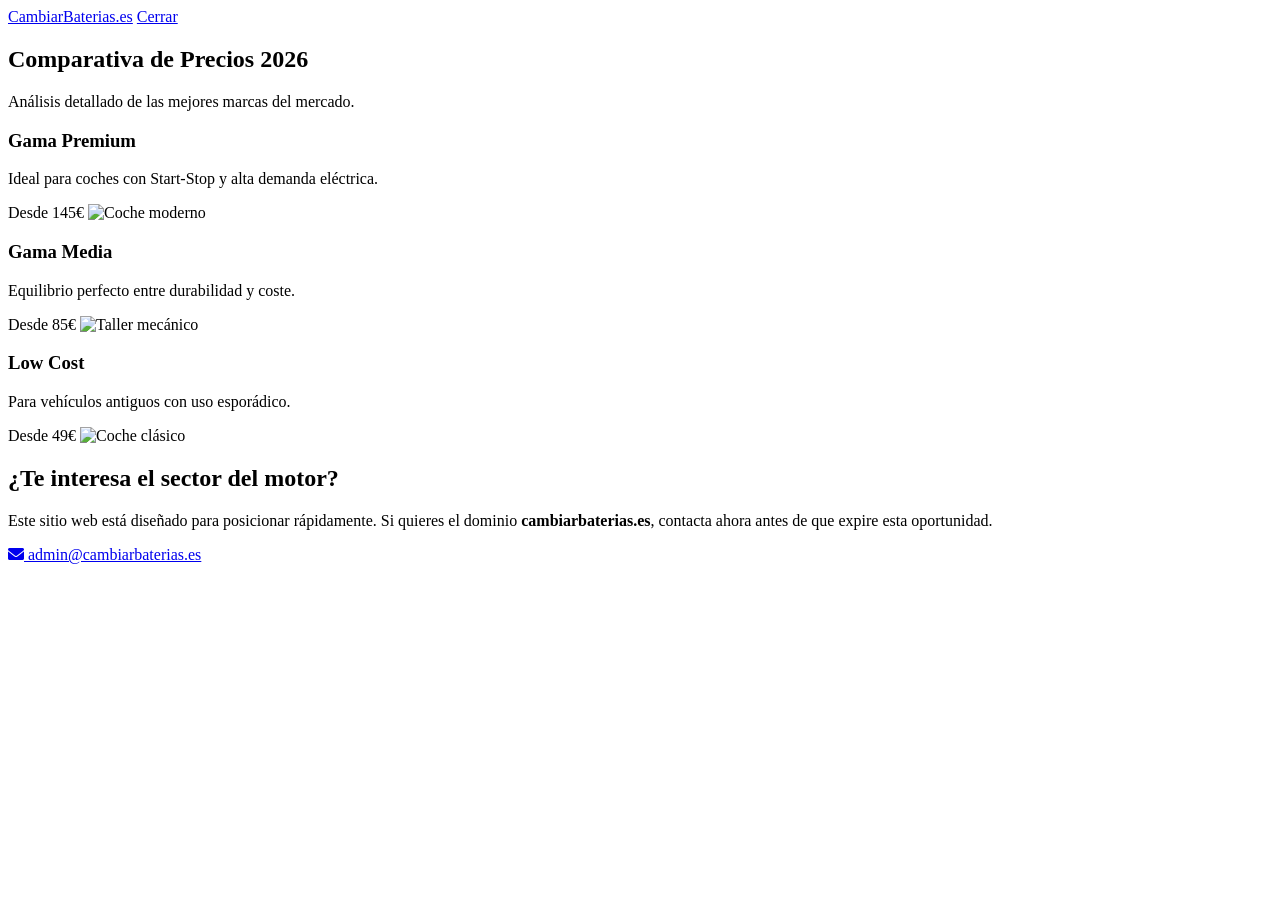
==== precios.html @ ff859d76 "Update and rename tipos.html to precios.html" ====
<!DOCTYPE html>
<html lang="es">
<head>
    <meta charset="UTF-8">
    <meta name="viewport" content="width=device-width, initial-scale=1.0">
    <title>Precios y Marcas 2026 - CambiarBaterias.es</title>
    <script src="https://cdn.tailwindcss.com"></script>
    <link rel="stylesheet" href="https://cdnjs.cloudflare.com/ajax/libs/font-awesome/6.0.0/css/all.min.css">
</head>
<body class="bg-gray-100 text-gray-800">

    <nav class="bg-slate-900 p-5 text-white">
        <div class="container mx-auto flex justify-between items-center">
            <a href="index.html" class="text-xl font-bold">CambiarBaterias.es</a>
            <a href="index.html" class="hover:text-yellow-400 font-bold uppercase text-xs tracking-tighter">Cerrar</a>
        </div>
    </nav>

    <section class="container mx-auto py-16 px-6">
        <div class="text-center mb-16">
            <h1 class="text-4xl font-bold mb-4 text-slate-900 uppercase tracking-tight">Comparativa de Precios 2026</h1>
            <p class="text-slate-600">Análisis detallado de las mejores marcas del mercado.</p>
        </div>

        <div class="grid md:grid-cols-3 gap-8 mb-16">
            <div class="bg-white p-8 rounded-2xl shadow-sm hover:shadow-xl transition border-t-4 border-blue-500">
                <h3 class="text-2xl font-black mb-4 uppercase">Gama Premium</h3>
                <p class="text-slate-500 mb-6">Ideal para coches con Start-Stop y alta demanda eléctrica.</p>
                <span class="text-4xl font-bold text-slate-900">Desde 145€</span>
                <img src="https://images.unsplash.com/photo-1597766333691-b15ddee62634?auto=format&fit=crop&q=80&w=400" 
                     alt="Coche moderno" class="mt-6 rounded-lg grayscale opacity-50">
            </div>

            <div class="bg-white p-8 rounded-2xl shadow-sm hover:shadow-xl transition border-t-4 border-yellow-500">
                <h3 class="text-2xl font-black mb-4 uppercase">Gama Media</h3>
                <p class="text-slate-500 mb-6">Equilibrio perfecto entre durabilidad y coste.</p>
                <span class="text-4xl font-bold text-slate-900">Desde 85€</span>
                <img src="https://images.unsplash.com/photo-1562141989-c5c79ac8f576?auto=format&fit=crop&q=80&w=400" 
                     alt="Taller mecánico" class="mt-6 rounded-lg grayscale opacity-50">
            </div>

            <div class="bg-white p-8 rounded-2xl shadow-sm hover:shadow-xl transition border-t-4 border-gray-500">
                <h3 class="text-2xl font-black mb-4 uppercase">Low Cost</h3>
                <p class="text-slate-500 mb-6">Para vehículos antiguos con uso esporádico.</p>
                <span class="text-4xl font-bold text-slate-900">Desde 49€</span>
                <img src="https://images.unsplash.com/photo-1507136566006-cfc505b114fc?auto=format&fit=crop&q=80&w=400" 
                     alt="Coche clásico" class="mt-6 rounded-lg grayscale opacity-50">
            </div>
        </div>

        <div class="bg-white rounded-3xl p-10 shadow-lg text-center border border-slate-200">
            <h2 class="text-2xl font-bold mb-4">¿Te interesa el sector del motor?</h2>
            <p class="text-slate-600 mb-8 max-w-lg mx-auto">Este sitio web está diseñado para posicionar rápidamente. Si quieres el dominio <strong>cambiarbaterias.es</strong>, contacta ahora antes de que expire esta oportunidad.</p>
            <a href="mailto:admin@cambiarbaterias.es" class="inline-block bg-slate-900 text-white font-black py-4 px-12 rounded-full hover:bg-blue-700 transition">
                <i class="fas fa-envelope mr-2"></i> admin@cambiarbaterias.es
            </a>
        </div>
    </section>

</body>
</html>
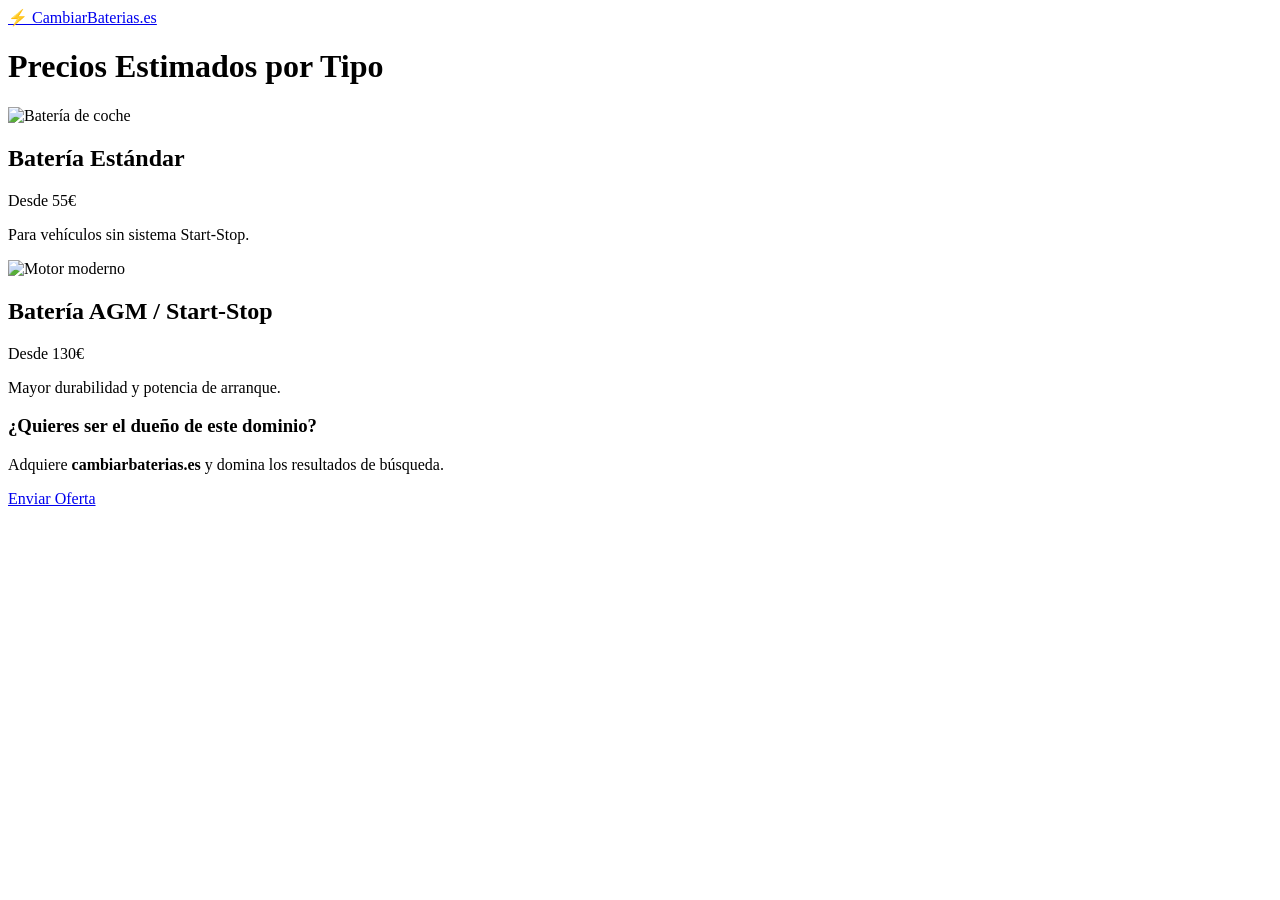
==== commit 300651b9: "Update precios.html" ====
--- a/precios.html
+++ b/precios.html
@@ -3,59 +3,41 @@
 <head>
     <meta charset="UTF-8">
     <meta name="viewport" content="width=device-width, initial-scale=1.0">
-    <title>Precios y Marcas 2026 - CambiarBaterias.es</title>
+    <title>Precios Baterías de Coche 2026</title>
     <script src="https://cdn.tailwindcss.com"></script>
-    <link rel="stylesheet" href="https://cdnjs.cloudflare.com/ajax/libs/font-awesome/6.0.0/css/all.min.css">
 </head>
-<body class="bg-gray-100 text-gray-800">
+<body class="bg-gray-100 text-gray-900">
 
-    <nav class="bg-slate-900 p-5 text-white">
-        <div class="container mx-auto flex justify-between items-center">
-            <a href="index.html" class="text-xl font-bold">CambiarBaterias.es</a>
-            <a href="index.html" class="hover:text-yellow-400 font-bold uppercase text-xs tracking-tighter">Cerrar</a>
+    <nav class="bg-blue-800 p-5 text-white">
+        <div class="container mx-auto">
+            <a href="index.html" class="font-bold">⚡ CambiarBaterias.es</a>
         </div>
     </nav>
 
-    <section class="container mx-auto py-16 px-6">
-        <div class="text-center mb-16">
-            <h1 class="text-4xl font-bold mb-4 text-slate-900 uppercase tracking-tight">Comparativa de Precios 2026</h1>
-            <p class="text-slate-600">Análisis detallado de las mejores marcas del mercado.</p>
-        </div>
-
-        <div class="grid md:grid-cols-3 gap-8 mb-16">
-            <div class="bg-white p-8 rounded-2xl shadow-sm hover:shadow-xl transition border-t-4 border-blue-500">
-                <h3 class="text-2xl font-black mb-4 uppercase">Gama Premium</h3>
-                <p class="text-slate-500 mb-6">Ideal para coches con Start-Stop y alta demanda eléctrica.</p>
-                <span class="text-4xl font-bold text-slate-900">Desde 145€</span>
-                <img src="https://images.unsplash.com/photo-1597766333691-b15ddee62634?auto=format&fit=crop&q=80&w=400" 
-                     alt="Coche moderno" class="mt-6 rounded-lg grayscale opacity-50">
+    <main class="container mx-auto py-12 px-6">
+        <h1 class="text-4xl font-bold text-center mb-12">Precios Estimados por Tipo</h1>
+        
+        <div class="grid md:grid-cols-2 gap-8 max-w-4xl mx-auto">
+            <div class="bg-white p-6 rounded-xl shadow border-l-8 border-green-500">
+                <img src="http://googleusercontent.com/image_collection/image_retrieval/9299518328290824098_0" alt="Batería de coche" class="w-full h-40 object-cover rounded mb-4">
+                <h2 class="text-xl font-bold uppercase">Batería Estándar</h2>
+                <p class="text-2xl font-black text-blue-700">Desde 55€</p>
+                <p class="text-sm text-gray-500 mt-2">Para vehículos sin sistema Start-Stop.</p>
             </div>
-
-            <div class="bg-white p-8 rounded-2xl shadow-sm hover:shadow-xl transition border-t-4 border-yellow-500">
-                <h3 class="text-2xl font-black mb-4 uppercase">Gama Media</h3>
-                <p class="text-slate-500 mb-6">Equilibrio perfecto entre durabilidad y coste.</p>
-                <span class="text-4xl font-bold text-slate-900">Desde 85€</span>
-                <img src="https://images.unsplash.com/photo-1562141989-c5c79ac8f576?auto=format&fit=crop&q=80&w=400" 
-                     alt="Taller mecánico" class="mt-6 rounded-lg grayscale opacity-50">
-            </div>
-
-            <div class="bg-white p-8 rounded-2xl shadow-sm hover:shadow-xl transition border-t-4 border-gray-500">
-                <h3 class="text-2xl font-black mb-4 uppercase">Low Cost</h3>
-                <p class="text-slate-500 mb-6">Para vehículos antiguos con uso esporádico.</p>
-                <span class="text-4xl font-bold text-slate-900">Desde 49€</span>
-                <img src="https://images.unsplash.com/photo-1507136566006-cfc505b114fc?auto=format&fit=crop&q=80&w=400" 
-                     alt="Coche clásico" class="mt-6 rounded-lg grayscale opacity-50">
+            
+            <div class="bg-white p-6 rounded-xl shadow border-l-8 border-red-500">
+                <img src="http://googleusercontent.com/image_collection/image_retrieval/16808505960759545723_3" alt="Motor moderno" class="w-full h-40 object-cover rounded mb-4">
+                <h2 class="text-xl font-bold uppercase">Batería AGM / Start-Stop</h2>
+                <p class="text-2xl font-black text-blue-700">Desde 130€</p>
+                <p class="text-sm text-gray-500 mt-2">Mayor durabilidad y potencia de arranque.</p>
             </div>
         </div>
 
-        <div class="bg-white rounded-3xl p-10 shadow-lg text-center border border-slate-200">
-            <h2 class="text-2xl font-bold mb-4">¿Te interesa el sector del motor?</h2>
-            <p class="text-slate-600 mb-8 max-w-lg mx-auto">Este sitio web está diseñado para posicionar rápidamente. Si quieres el dominio <strong>cambiarbaterias.es</strong>, contacta ahora antes de que expire esta oportunidad.</p>
-            <a href="mailto:admin@cambiarbaterias.es" class="inline-block bg-slate-900 text-white font-black py-4 px-12 rounded-full hover:bg-blue-700 transition">
-                <i class="fas fa-envelope mr-2"></i> admin@cambiarbaterias.es
-            </a>
+        <div class="mt-16 text-center bg-white p-10 rounded-2xl shadow-xl max-w-2xl mx-auto border-2 border-yellow-400">
+            <h3 class="text-2xl font-bold mb-4">¿Quieres ser el dueño de este dominio?</h3>
+            <p class="mb-6">Adquiere <strong>cambiarbaterias.es</strong> y domina los resultados de búsqueda.</p>
+            <a href="mailto:admin@cambiarbaterias.es" class="bg-blue-800 text-white px-10 py-4 rounded-full font-bold hover:bg-blue-700">Enviar Oferta</a>
         </div>
-    </section>
-
+    </main>
 </body>
 </html>
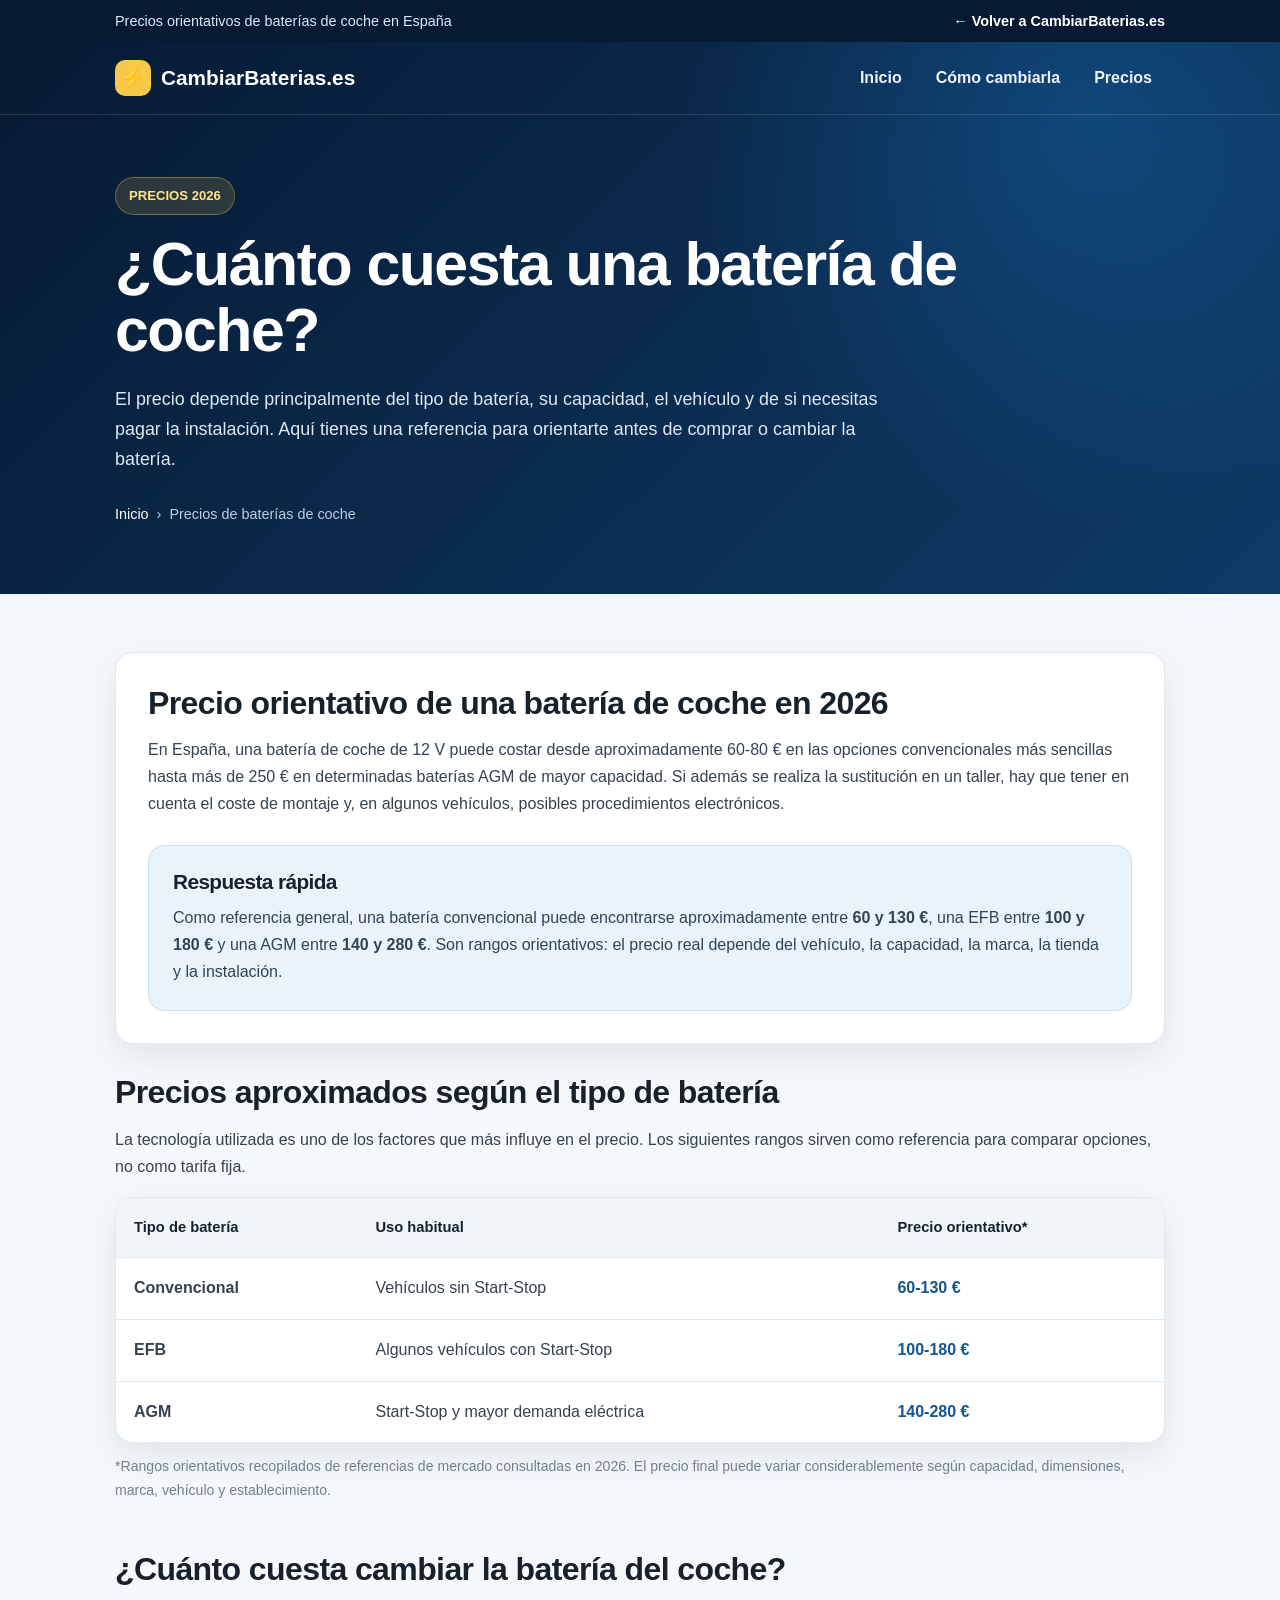
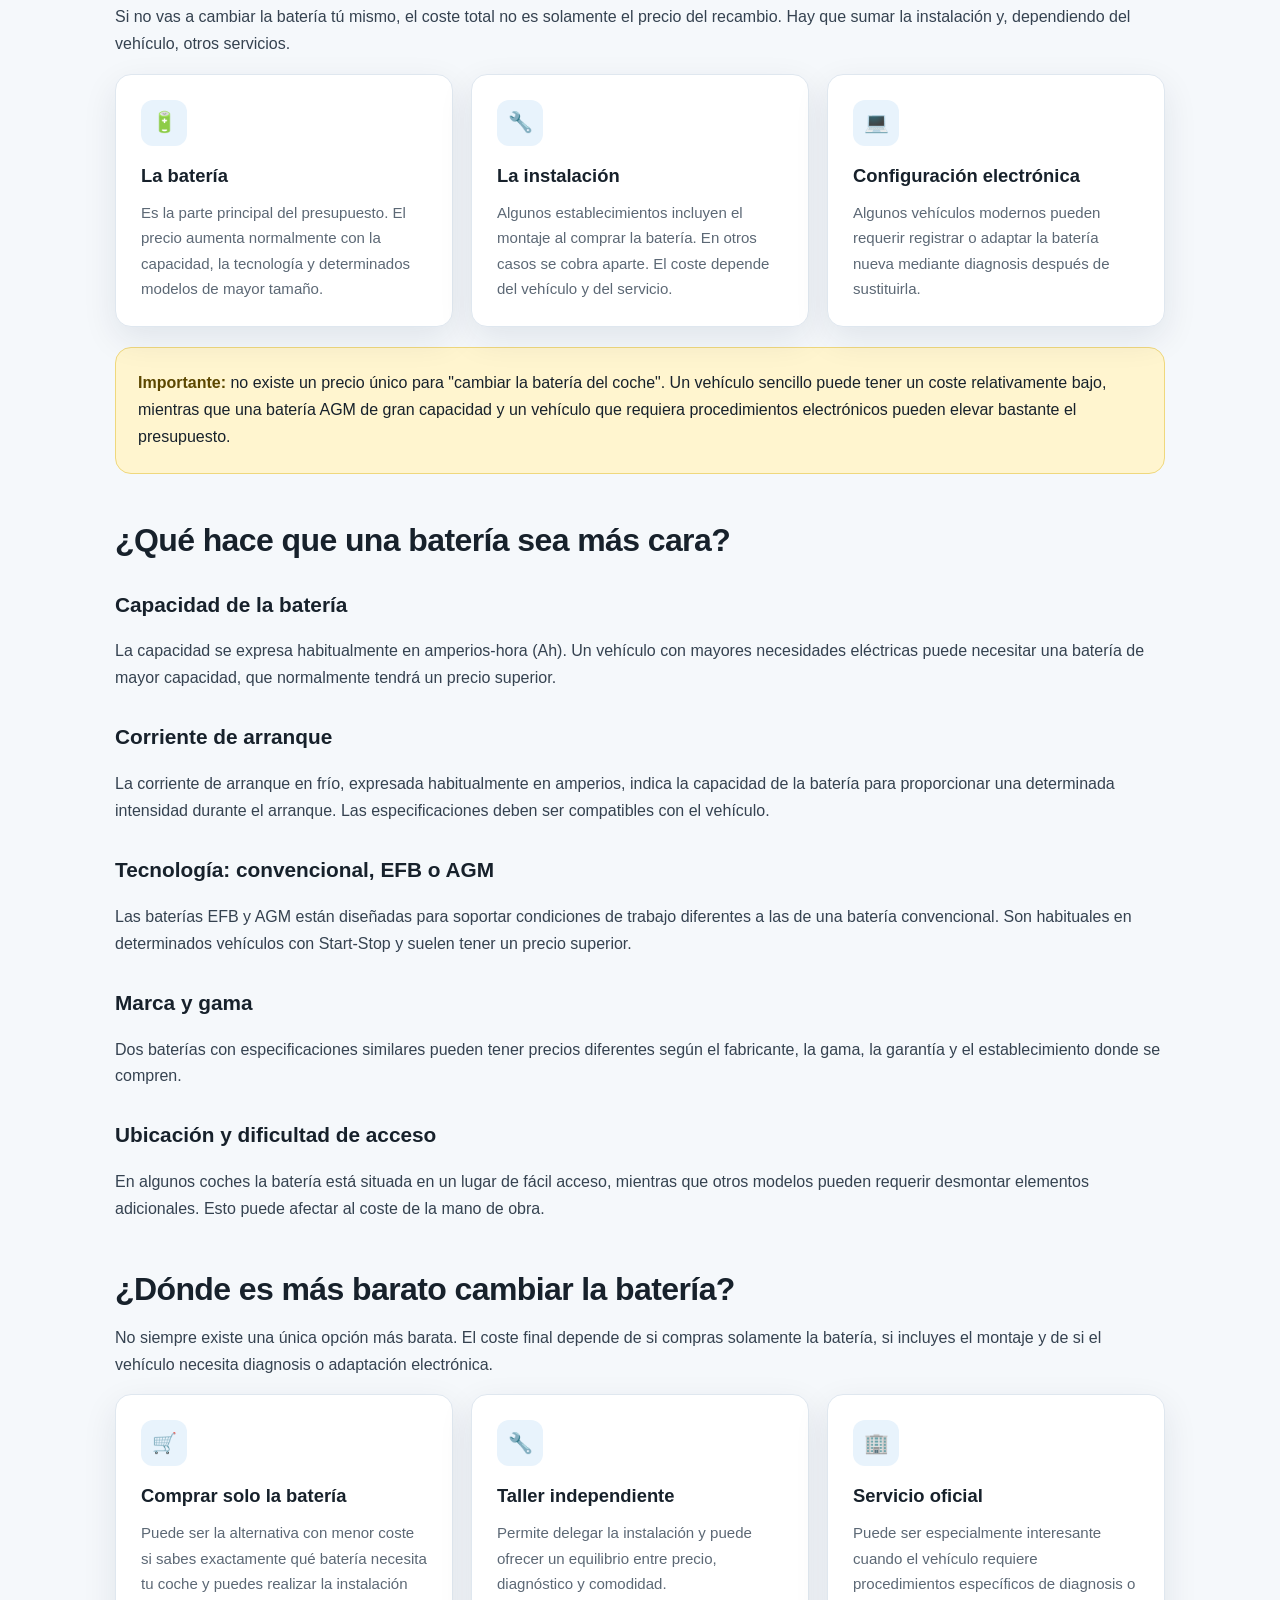
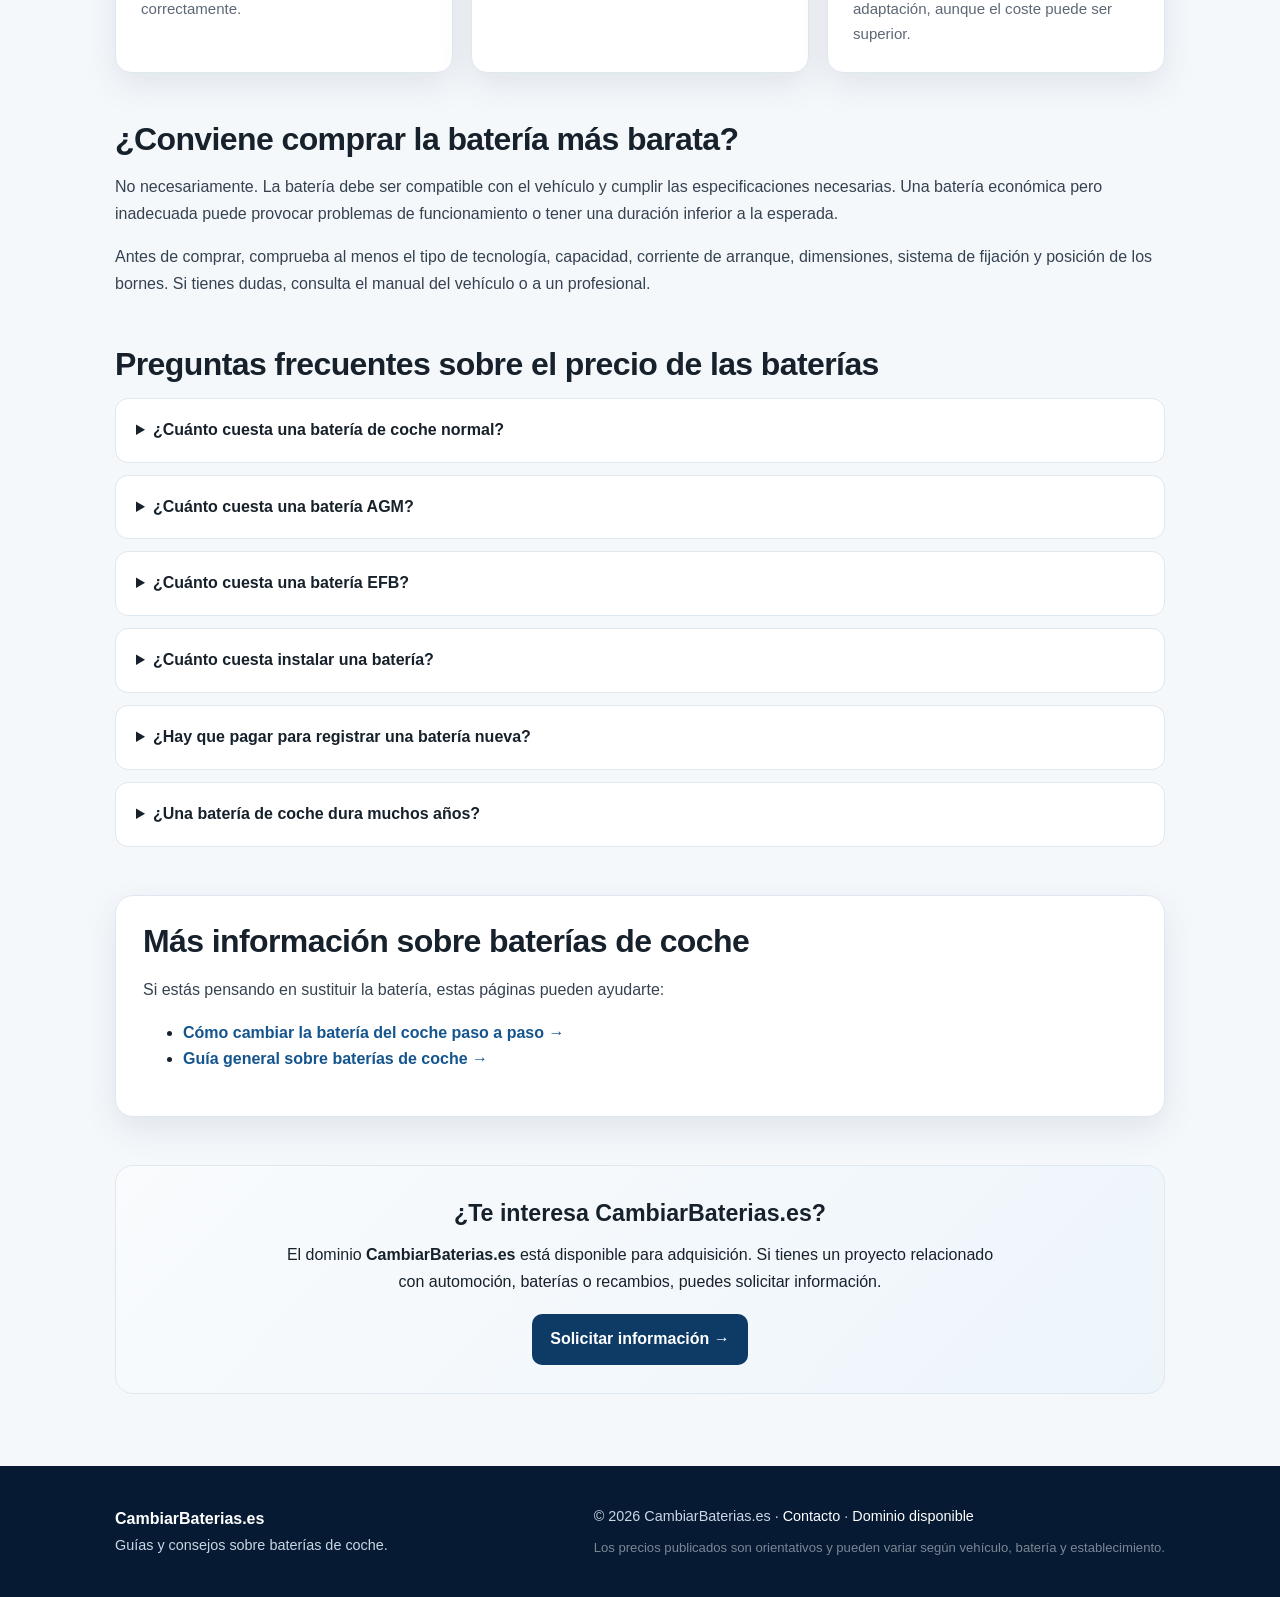
==== commit b7b85764: "Rename precios_nuevo.html to precios.html" ====
--- a/precios.html
+++ b/precios.html
@@ -1,43 +1,863 @@
-<!DOCTYPE html>
-<html lang="es">
-<head>
-    <meta charset="UTF-8">
-    <meta name="viewport" content="width=device-width, initial-scale=1.0">
-    <title>Precios Baterías de Coche 2026</title>
-    <script src="https://cdn.tailwindcss.com"></script>
-</head>
-<body class="bg-gray-100 text-gray-900">
-
-    <nav class="bg-blue-800 p-5 text-white">
-        <div class="container mx-auto">
-            <a href="index.html" class="font-bold">⚡ CambiarBaterias.es</a>
-        </div>
-    </nav>
-
-    <main class="container mx-auto py-12 px-6">
-        <h1 class="text-4xl font-bold text-center mb-12">Precios Estimados por Tipo</h1>
-        
-        <div class="grid md:grid-cols-2 gap-8 max-w-4xl mx-auto">
-            <div class="bg-white p-6 rounded-xl shadow border-l-8 border-green-500">
-                <img src="http://googleusercontent.com/image_collection/image_retrieval/9299518328290824098_0" alt="Batería de coche" class="w-full h-40 object-cover rounded mb-4">
-                <h2 class="text-xl font-bold uppercase">Batería Estándar</h2>
-                <p class="text-2xl font-black text-blue-700">Desde 55€</p>
-                <p class="text-sm text-gray-500 mt-2">Para vehículos sin sistema Start-Stop.</p>
-            </div>
-            
-            <div class="bg-white p-6 rounded-xl shadow border-l-8 border-red-500">
-                <img src="http://googleusercontent.com/image_collection/image_retrieval/16808505960759545723_3" alt="Motor moderno" class="w-full h-40 object-cover rounded mb-4">
-                <h2 class="text-xl font-bold uppercase">Batería AGM / Start-Stop</h2>
-                <p class="text-2xl font-black text-blue-700">Desde 130€</p>
-                <p class="text-sm text-gray-500 mt-2">Mayor durabilidad y potencia de arranque.</p>
-            </div>
-        </div>
-
-        <div class="mt-16 text-center bg-white p-10 rounded-2xl shadow-xl max-w-2xl mx-auto border-2 border-yellow-400">
-            <h3 class="text-2xl font-bold mb-4">¿Quieres ser el dueño de este dominio?</h3>
-            <p class="mb-6">Adquiere <strong>cambiarbaterias.es</strong> y domina los resultados de búsqueda.</p>
-            <a href="mailto:admin@cambiarbaterias.es" class="bg-blue-800 text-white px-10 py-4 rounded-full font-bold hover:bg-blue-700">Enviar Oferta</a>
-        </div>
-    </main>
-</body>
-</html>
+<!DOCTYPE html>
+<html lang="es">
+<head>
+    <meta charset="UTF-8">
+    <meta name="viewport" content="width=device-width, initial-scale=1.0">
+
+    <title>Precio de una batería de coche en 2026 | Cuánto cuesta cambiarla</title>
+    <meta name="description" content="¿Cuánto cuesta una batería de coche? Consulta precios orientativos en España para baterías convencionales, EFB y AGM, además del coste de instalación y los factores que influyen en el precio.">
+    <meta name="robots" content="index, follow">
+    <link rel="canonical" href="https://cambiarbaterias.es/precios.html">
+    <link rel="icon" href="cambiarbaterias_favicon.png" type="image/png">
+
+    <meta property="og:title" content="Precio de una batería de coche en 2026">
+    <meta property="og:description" content="Precios orientativos de baterías convencionales, EFB y AGM y coste de cambiar la batería del coche.">
+    <meta property="og:type" content="article">
+    <meta property="og:url" content="https://cambiarbaterias.es/precios.html">
+    <meta property="og:site_name" content="CambiarBaterias.es">
+
+    <!-- Google Analytics -->
+    <script async src="https://www.googletagmanager.com/gtag/js?id=G-WTD85PB014"></script>
+    <script>
+        window.dataLayer = window.dataLayer || [];
+        function gtag(){dataLayer.push(arguments);}
+        gtag('js', new Date());
+        gtag('config', 'G-WTD85PB014');
+    </script>
+
+    <!-- Structured data -->
+    <script type="application/ld+json">
+    {
+      "@context": "https://schema.org",
+      "@type": "Article",
+      "headline": "Precio de una batería de coche en 2026: cuánto cuesta cambiarla",
+      "description": "Guía orientativa sobre el precio de baterías de coche y el coste de su sustitución en España.",
+      "mainEntityOfPage": {
+        "@type": "WebPage",
+        "@id": "https://cambiarbaterias.es/precios.html"
+      },
+      "publisher": {
+        "@type": "Organization",
+        "name": "CambiarBaterias.es"
+      }
+    }
+    </script>
+
+    <style>
+        :root {
+            --blue-950: #071a33;
+            --blue-900: #0b2a4a;
+            --blue-800: #0e3a66;
+            --blue-700: #14558f;
+            --blue-600: #1976c5;
+            --blue-100: #e8f3fc;
+            --yellow: #f7c948;
+            --yellow-light: #fff5cf;
+            --green: #176b4a;
+            --text: #17212b;
+            --muted: #5c6875;
+            --bg: #f5f8fb;
+            --white: #ffffff;
+            --border: #dfe7ef;
+            --shadow: 0 12px 35px rgba(8, 36, 64, .09);
+            --radius: 18px;
+        }
+
+        * { box-sizing: border-box; }
+
+        html { scroll-behavior: smooth; }
+
+        body {
+            margin: 0;
+            font-family: Arial, Helvetica, sans-serif;
+            color: var(--text);
+            background: var(--bg);
+            line-height: 1.68;
+        }
+
+        a { color: inherit; }
+
+        .container {
+            width: min(1050px, calc(100% - 40px));
+            margin: 0 auto;
+        }
+
+        .topbar {
+            background: var(--blue-950);
+            color: #dbe9f5;
+            font-size: .9rem;
+            padding: 9px 0;
+        }
+
+        .topbar .container {
+            display: flex;
+            justify-content: space-between;
+            gap: 20px;
+            align-items: center;
+        }
+
+        .topbar a {
+            color: white;
+            text-decoration: none;
+            font-weight: 700;
+        }
+
+        header {
+            background:
+                radial-gradient(circle at 85% 15%, rgba(25,118,197,.35), transparent 34%),
+                linear-gradient(135deg, var(--blue-950), var(--blue-800));
+            color: white;
+        }
+
+        nav {
+            border-bottom: 1px solid rgba(255,255,255,.12);
+        }
+
+        .nav-inner {
+            min-height: 72px;
+            display: flex;
+            align-items: center;
+            justify-content: space-between;
+            gap: 30px;
+        }
+
+        .brand {
+            display: inline-flex;
+            align-items: center;
+            gap: 10px;
+            text-decoration: none;
+            font-weight: 900;
+            font-size: 1.3rem;
+        }
+
+        .brand-icon {
+            width: 36px;
+            height: 36px;
+            border-radius: 10px;
+            display: grid;
+            place-items: center;
+            background: var(--yellow);
+            color: var(--blue-950);
+            font-weight: 900;
+        }
+
+        .nav-links {
+            display: flex;
+            align-items: center;
+            gap: 8px;
+        }
+
+        .nav-links a {
+            text-decoration: none;
+            color: #edf6ff;
+            padding: 9px 13px;
+            border-radius: 9px;
+            font-weight: 700;
+        }
+
+        .nav-links a:hover {
+            background: rgba(255,255,255,.1);
+        }
+
+        .hero {
+            padding: 62px 0 68px;
+        }
+
+        .eyebrow {
+            display: inline-block;
+            background: rgba(247,201,72,.15);
+            color: #ffe28a;
+            border: 1px solid rgba(247,201,72,.35);
+            border-radius: 999px;
+            padding: 7px 13px;
+            font-size: .82rem;
+            font-weight: 900;
+            margin-bottom: 17px;
+        }
+
+        h1 {
+            font-size: clamp(2.25rem, 5vw, 3.8rem);
+            line-height: 1.08;
+            letter-spacing: -1.5px;
+            margin: 0 0 20px;
+            max-width: 850px;
+        }
+
+        .hero p {
+            color: #dce9f4;
+            font-size: 1.12rem;
+            max-width: 800px;
+            margin: 0;
+        }
+
+        .breadcrumb {
+            margin-top: 28px;
+            font-size: .9rem;
+            color: #b9cee0;
+        }
+
+        .breadcrumb a {
+            color: white;
+            text-decoration: none;
+        }
+
+        main {
+            padding: 58px 0 72px;
+        }
+
+        .intro {
+            background: white;
+            border: 1px solid var(--border);
+            border-radius: var(--radius);
+            box-shadow: var(--shadow);
+            padding: 32px;
+            margin-bottom: 30px;
+        }
+
+        .intro p {
+            color: #354250;
+            margin: 0 0 15px;
+        }
+
+        .intro p:last-child {
+            margin-bottom: 0;
+        }
+
+        .quick-answer {
+            background: var(--blue-100);
+            border: 1px solid #c9e2f5;
+            border-radius: 16px;
+            padding: 24px;
+            margin: 28px 0 0;
+        }
+
+        .quick-answer h2 {
+            margin: 0 0 10px;
+            font-size: 1.3rem;
+        }
+
+        .quick-answer p {
+            margin: 0;
+        }
+
+        .table-wrap {
+            overflow-x: auto;
+            background: white;
+            border: 1px solid var(--border);
+            border-radius: var(--radius);
+            box-shadow: var(--shadow);
+        }
+
+        table {
+            width: 100%;
+            border-collapse: collapse;
+            min-width: 650px;
+        }
+
+        th, td {
+            text-align: left;
+            padding: 17px 18px;
+            border-bottom: 1px solid var(--border);
+        }
+
+        th {
+            background: #f0f5f9;
+            font-size: .92rem;
+        }
+
+        td {
+            color: #354250;
+        }
+
+        tbody tr:last-child td {
+            border-bottom: 0;
+        }
+
+        .price {
+            color: var(--blue-700);
+            font-weight: 900;
+            white-space: nowrap;
+        }
+
+        .note {
+            color: #71808f;
+            font-size: .88rem;
+            margin-top: 12px;
+        }
+
+        section {
+            margin-bottom: 48px;
+        }
+
+        section h2 {
+            font-size: 2rem;
+            line-height: 1.18;
+            margin: 0 0 14px;
+            letter-spacing: -.6px;
+        }
+
+        section h3 {
+            font-size: 1.3rem;
+            margin: 28px 0 9px;
+        }
+
+        section p {
+            color: #354250;
+        }
+
+        .cards {
+            display: grid;
+            grid-template-columns: repeat(3, 1fr);
+            gap: 18px;
+        }
+
+        .card {
+            background: white;
+            border: 1px solid var(--border);
+            border-radius: 16px;
+            padding: 25px;
+            box-shadow: var(--shadow);
+        }
+
+        .icon {
+            width: 46px;
+            height: 46px;
+            border-radius: 12px;
+            background: var(--blue-100);
+            display: grid;
+            place-items: center;
+            font-size: 1.25rem;
+            margin-bottom: 15px;
+        }
+
+        .card h3 {
+            margin: 0 0 8px;
+            font-size: 1.15rem;
+        }
+
+        .card p {
+            margin: 0;
+            font-size: .94rem;
+            color: var(--muted);
+        }
+
+        .highlight {
+            background: var(--yellow-light);
+            border: 1px solid #efd87d;
+            border-radius: 16px;
+            padding: 22px;
+            margin-top: 20px;
+        }
+
+        .highlight strong {
+            color: #5c4700;
+        }
+
+        .faq {
+            display: grid;
+            gap: 12px;
+        }
+
+        .faq details {
+            background: white;
+            border: 1px solid var(--border);
+            border-radius: 13px;
+            padding: 18px 20px;
+        }
+
+        .faq summary {
+            cursor: pointer;
+            font-weight: 800;
+        }
+
+        .faq p {
+            margin: 12px 0 0;
+        }
+
+        .links-box {
+            background: white;
+            border: 1px solid var(--border);
+            border-radius: var(--radius);
+            padding: 27px;
+            box-shadow: var(--shadow);
+        }
+
+        .links-box a {
+            color: var(--blue-700);
+            font-weight: 800;
+            text-decoration: none;
+        }
+
+        .links-box a:hover {
+            text-decoration: underline;
+        }
+
+        .sale-box {
+            background: linear-gradient(135deg, #f9fbfd, #edf5fb);
+            border: 1px solid var(--border);
+            border-radius: var(--radius);
+            padding: 28px;
+            text-align: center;
+            margin-top: 48px;
+        }
+
+        .sale-box h2 {
+            margin: 0 0 9px;
+            font-size: 1.45rem;
+        }
+
+        .sale-box p {
+            max-width: 720px;
+            margin: 0 auto 18px;
+        }
+
+        .button {
+            display: inline-flex;
+            align-items: center;
+            justify-content: center;
+            text-decoration: none;
+            padding: 12px 18px;
+            border-radius: 10px;
+            font-weight: 800;
+            background: var(--blue-800);
+            color: white;
+        }
+
+        .button:hover {
+            background: var(--blue-700);
+        }
+
+        footer {
+            background: var(--blue-950);
+            color: #c9d7e3;
+            padding: 38px 0;
+        }
+
+        .footer-inner {
+            display: flex;
+            justify-content: space-between;
+            gap: 30px;
+            align-items: center;
+        }
+
+        footer p {
+            margin: 0;
+            font-size: .9rem;
+        }
+
+        footer a {
+            color: white;
+            text-decoration: none;
+        }
+
+        .small-note {
+            font-size: .82rem;
+            color: #7b8793;
+            margin-top: 9px;
+        }
+
+        @media (max-width: 850px) {
+            .cards {
+                grid-template-columns: 1fr 1fr;
+            }
+        }
+
+        @media (max-width: 620px) {
+            .container {
+                width: min(100% - 28px, 1050px);
+            }
+
+            .topbar .container,
+            .nav-inner,
+            .footer-inner {
+                flex-direction: column;
+                align-items: flex-start;
+            }
+
+            .nav-inner {
+                padding: 14px 0;
+                gap: 12px;
+            }
+
+            .nav-links {
+                width: 100%;
+                justify-content: space-between;
+            }
+
+            .nav-links a {
+                padding: 7px 8px;
+                font-size: .88rem;
+            }
+
+            h1 {
+                font-size: 2.3rem;
+            }
+
+            section h2 {
+                font-size: 1.7rem;
+            }
+
+            .intro {
+                padding: 25px 20px;
+            }
+
+            .cards {
+                grid-template-columns: 1fr;
+            }
+        }
+    </style>
+</head>
+
+<body>
+
+    <div class="topbar">
+        <div class="container">
+            <span>Precios orientativos de baterías de coche en España</span>
+            <a href="index.html">← Volver a CambiarBaterias.es</a>
+        </div>
+    </div>
+
+    <header>
+        <nav aria-label="Navegación principal">
+            <div class="container nav-inner">
+                <a class="brand" href="index.html" aria-label="CambiarBaterias.es - Inicio">
+                    <span class="brand-icon">⚡</span>
+                    <span>CambiarBaterias.es</span>
+                </a>
+
+                <div class="nav-links">
+                    <a href="index.html">Inicio</a>
+                    <a href="tutorial.html">Cómo cambiarla</a>
+                    <a href="precios.html">Precios</a>
+                </div>
+            </div>
+        </nav>
+
+        <div class="container hero">
+            <span class="eyebrow">PRECIOS 2026</span>
+            <h1>¿Cuánto cuesta una batería de coche?</h1>
+            <p>
+                El precio depende principalmente del tipo de batería, su capacidad, el vehículo
+                y de si necesitas pagar la instalación. Aquí tienes una referencia para orientarte
+                antes de comprar o cambiar la batería.
+            </p>
+
+            <div class="breadcrumb">
+                <a href="index.html">Inicio</a> &nbsp;›&nbsp; Precios de baterías de coche
+            </div>
+        </div>
+    </header>
+
+    <main>
+        <div class="container">
+
+            <section class="intro">
+                <h2>Precio orientativo de una batería de coche en 2026</h2>
+                <p>
+                    En España, una batería de coche de 12 V puede costar desde aproximadamente
+                    60-80 € en las opciones convencionales más sencillas hasta más de 250 € en
+                    determinadas baterías AGM de mayor capacidad. Si además se realiza la sustitución
+                    en un taller, hay que tener en cuenta el coste de montaje y, en algunos vehículos,
+                    posibles procedimientos electrónicos.
+                </p>
+
+                <div class="quick-answer">
+                    <h2>Respuesta rápida</h2>
+                    <p>
+                        Como referencia general, una batería convencional puede encontrarse
+                        aproximadamente entre <strong>60 y 130 €</strong>, una EFB entre
+                        <strong>100 y 180 €</strong> y una AGM entre <strong>140 y 280 €</strong>.
+                        Son rangos orientativos: el precio real depende del vehículo, la capacidad,
+                        la marca, la tienda y la instalación.
+                    </p>
+                </div>
+            </section>
+
+            <section>
+                <h2>Precios aproximados según el tipo de batería</h2>
+                <p>
+                    La tecnología utilizada es uno de los factores que más influye en el precio.
+                    Los siguientes rangos sirven como referencia para comparar opciones, no como
+                    tarifa fija.
+                </p>
+
+                <div class="table-wrap">
+                    <table>
+                        <thead>
+                            <tr>
+                                <th>Tipo de batería</th>
+                                <th>Uso habitual</th>
+                                <th>Precio orientativo*</th>
+                            </tr>
+                        </thead>
+                        <tbody>
+                            <tr>
+                                <td><strong>Convencional</strong></td>
+                                <td>Vehículos sin Start-Stop</td>
+                                <td class="price">60-130 €</td>
+                            </tr>
+                            <tr>
+                                <td><strong>EFB</strong></td>
+                                <td>Algunos vehículos con Start-Stop</td>
+                                <td class="price">100-180 €</td>
+                            </tr>
+                            <tr>
+                                <td><strong>AGM</strong></td>
+                                <td>Start-Stop y mayor demanda eléctrica</td>
+                                <td class="price">140-280 €</td>
+                            </tr>
+                        </tbody>
+                    </table>
+                </div>
+
+                <p class="note">
+                    *Rangos orientativos recopilados de referencias de mercado consultadas en 2026.
+                    El precio final puede variar considerablemente según capacidad, dimensiones,
+                    marca, vehículo y establecimiento.
+                </p>
+            </section>
+
+            <section>
+                <h2>¿Cuánto cuesta cambiar la batería del coche?</h2>
+
+                <p>
+                    Si no vas a cambiar la batería tú mismo, el coste total no es solamente el precio
+                    del recambio. Hay que sumar la instalación y, dependiendo del vehículo, otros
+                    servicios.
+                </p>
+
+                <div class="cards">
+                    <article class="card">
+                        <div class="icon">🔋</div>
+                        <h3>La batería</h3>
+                        <p>
+                            Es la parte principal del presupuesto. El precio aumenta normalmente con
+                            la capacidad, la tecnología y determinados modelos de mayor tamaño.
+                        </p>
+                    </article>
+
+                    <article class="card">
+                        <div class="icon">🔧</div>
+                        <h3>La instalación</h3>
+                        <p>
+                            Algunos establecimientos incluyen el montaje al comprar la batería.
+                            En otros casos se cobra aparte. El coste depende del vehículo y del servicio.
+                        </p>
+                    </article>
+
+                    <article class="card">
+                        <div class="icon">💻</div>
+                        <h3>Configuración electrónica</h3>
+                        <p>
+                            Algunos vehículos modernos pueden requerir registrar o adaptar la batería
+                            nueva mediante diagnosis después de sustituirla.
+                        </p>
+                    </article>
+                </div>
+
+                <div class="highlight">
+                    <strong>Importante:</strong> no existe un precio único para "cambiar la batería
+                    del coche". Un vehículo sencillo puede tener un coste relativamente bajo, mientras
+                    que una batería AGM de gran capacidad y un vehículo que requiera procedimientos
+                    electrónicos pueden elevar bastante el presupuesto.
+                </div>
+            </section>
+
+            <section>
+                <h2>¿Qué hace que una batería sea más cara?</h2>
+
+                <h3>Capacidad de la batería</h3>
+                <p>
+                    La capacidad se expresa habitualmente en amperios-hora (Ah). Un vehículo con
+                    mayores necesidades eléctricas puede necesitar una batería de mayor capacidad,
+                    que normalmente tendrá un precio superior.
+                </p>
+
+                <h3>Corriente de arranque</h3>
+                <p>
+                    La corriente de arranque en frío, expresada habitualmente en amperios, indica
+                    la capacidad de la batería para proporcionar una determinada intensidad durante
+                    el arranque. Las especificaciones deben ser compatibles con el vehículo.
+                </p>
+
+                <h3>Tecnología: convencional, EFB o AGM</h3>
+                <p>
+                    Las baterías EFB y AGM están diseñadas para soportar condiciones de trabajo
+                    diferentes a las de una batería convencional. Son habituales en determinados
+                    vehículos con Start-Stop y suelen tener un precio superior.
+                </p>
+
+                <h3>Marca y gama</h3>
+                <p>
+                    Dos baterías con especificaciones similares pueden tener precios diferentes según
+                    el fabricante, la gama, la garantía y el establecimiento donde se compren.
+                </p>
+
+                <h3>Ubicación y dificultad de acceso</h3>
+                <p>
+                    En algunos coches la batería está situada en un lugar de fácil acceso, mientras
+                    que otros modelos pueden requerir desmontar elementos adicionales. Esto puede
+                    afectar al coste de la mano de obra.
+                </p>
+            </section>
+
+            <section>
+                <h2>¿Dónde es más barato cambiar la batería?</h2>
+
+                <p>
+                    No siempre existe una única opción más barata. El coste final depende de si compras
+                    solamente la batería, si incluyes el montaje y de si el vehículo necesita diagnosis
+                    o adaptación electrónica.
+                </p>
+
+                <div class="cards">
+                    <article class="card">
+                        <div class="icon">🛒</div>
+                        <h3>Comprar solo la batería</h3>
+                        <p>
+                            Puede ser la alternativa con menor coste si sabes exactamente qué batería
+                            necesita tu coche y puedes realizar la instalación correctamente.
+                        </p>
+                    </article>
+
+                    <article class="card">
+                        <div class="icon">🔧</div>
+                        <h3>Taller independiente</h3>
+                        <p>
+                            Permite delegar la instalación y puede ofrecer un equilibrio entre precio,
+                            diagnóstico y comodidad.
+                        </p>
+                    </article>
+
+                    <article class="card">
+                        <div class="icon">🏢</div>
+                        <h3>Servicio oficial</h3>
+                        <p>
+                            Puede ser especialmente interesante cuando el vehículo requiere procedimientos
+                            específicos de diagnosis o adaptación, aunque el coste puede ser superior.
+                        </p>
+                    </article>
+                </div>
+            </section>
+
+            <section>
+                <h2>¿Conviene comprar la batería más barata?</h2>
+
+                <p>
+                    No necesariamente. La batería debe ser compatible con el vehículo y cumplir las
+                    especificaciones necesarias. Una batería económica pero inadecuada puede provocar
+                    problemas de funcionamiento o tener una duración inferior a la esperada.
+                </p>
+
+                <p>
+                    Antes de comprar, comprueba al menos el tipo de tecnología, capacidad, corriente
+                    de arranque, dimensiones, sistema de fijación y posición de los bornes. Si tienes
+                    dudas, consulta el manual del vehículo o a un profesional.
+                </p>
+            </section>
+
+            <section>
+                <h2>Preguntas frecuentes sobre el precio de las baterías</h2>
+
+                <div class="faq">
+                    <details>
+                        <summary>¿Cuánto cuesta una batería de coche normal?</summary>
+                        <p>
+                            Como referencia, una batería convencional puede situarse aproximadamente
+                            entre 60 y 130 €, aunque existen opciones fuera de ese rango dependiendo
+                            de capacidad, marca y vehículo.
+                        </p>
+                    </details>
+
+                    <details>
+                        <summary>¿Cuánto cuesta una batería AGM?</summary>
+                        <p>
+                            Una AGM puede situarse aproximadamente entre 140 y 280 € en función de
+                            capacidad, marca y modelo. Algunas baterías de mayor tamaño o gama pueden
+                            superar este rango.
+                        </p>
+                    </details>
+
+                    <details>
+                        <summary>¿Cuánto cuesta una batería EFB?</summary>
+                        <p>
+                            Como orientación, una EFB puede encontrarse aproximadamente entre 100 y
+                            180 €. El precio depende de las especificaciones y del fabricante.
+                        </p>
+                    </details>
+
+                    <details>
+                        <summary>¿Cuánto cuesta instalar una batería?</summary>
+                        <p>
+                            El coste depende del establecimiento y del vehículo. Algunas tiendas o
+                            servicios incluyen el montaje al comprar la batería, mientras que otros
+                            cobran la instalación por separado.
+                        </p>
+                    </details>
+
+                    <details>
+                        <summary>¿Hay que pagar para registrar una batería nueva?</summary>
+                        <p>
+                            Algunos vehículos requieren registrar o adaptar electrónicamente la batería
+                            después del cambio. No todos los coches lo necesitan, por lo que hay que
+                            comprobar el procedimiento específico del modelo.
+                        </p>
+                    </details>
+
+                    <details>
+                        <summary>¿Una batería de coche dura muchos años?</summary>
+                        <p>
+                            La duración depende del vehículo, uso, clima, calidad de la batería y otros
+                            factores. Bosch Car Service señala una duración general de alrededor de
+                            3 a 5 años, aunque puede variar. citeturn0search1
+                        </p>
+                    </details>
+                </div>
+            </section>
+
+            <section class="links-box">
+                <h2>Más información sobre baterías de coche</h2>
+                <p>
+                    Si estás pensando en sustituir la batería, estas páginas pueden ayudarte:
+                </p>
+                <ul>
+                    <li><a href="tutorial.html">Cómo cambiar la batería del coche paso a paso →</a></li>
+                    <li><a href="index.html">Guía general sobre baterías de coche →</a></li>
+                </ul>
+            </section>
+
+            <div class="sale-box">
+                <h2>¿Te interesa CambiarBaterias.es?</h2>
+                <p>
+                    El dominio <strong>CambiarBaterias.es</strong> está disponible para adquisición.
+                    Si tienes un proyecto relacionado con automoción, baterías o recambios,
+                    puedes solicitar información.
+                </p>
+                <a class="button" href="mailto:admin@cambiarbaterias.es">Solicitar información →</a>
+            </div>
+
+        </div>
+    </main>
+
+    <footer>
+        <div class="container footer-inner">
+            <div>
+                <strong style="color:white;">CambiarBaterias.es</strong>
+                <p>Guías y consejos sobre baterías de coche.</p>
+            </div>
+
+            <div>
+                <p>
+                    © 2026 CambiarBaterias.es ·
+                    <a href="mailto:admin@cambiarbaterias.es">Contacto</a> ·
+                    <a href="mailto:admin@cambiarbaterias.es">Dominio disponible</a>
+                </p>
+                <p class="small-note">
+                    Los precios publicados son orientativos y pueden variar según vehículo, batería y establecimiento.
+                </p>
+            </div>
+        </div>
+    </footer>
+
+</body>
+</html>
